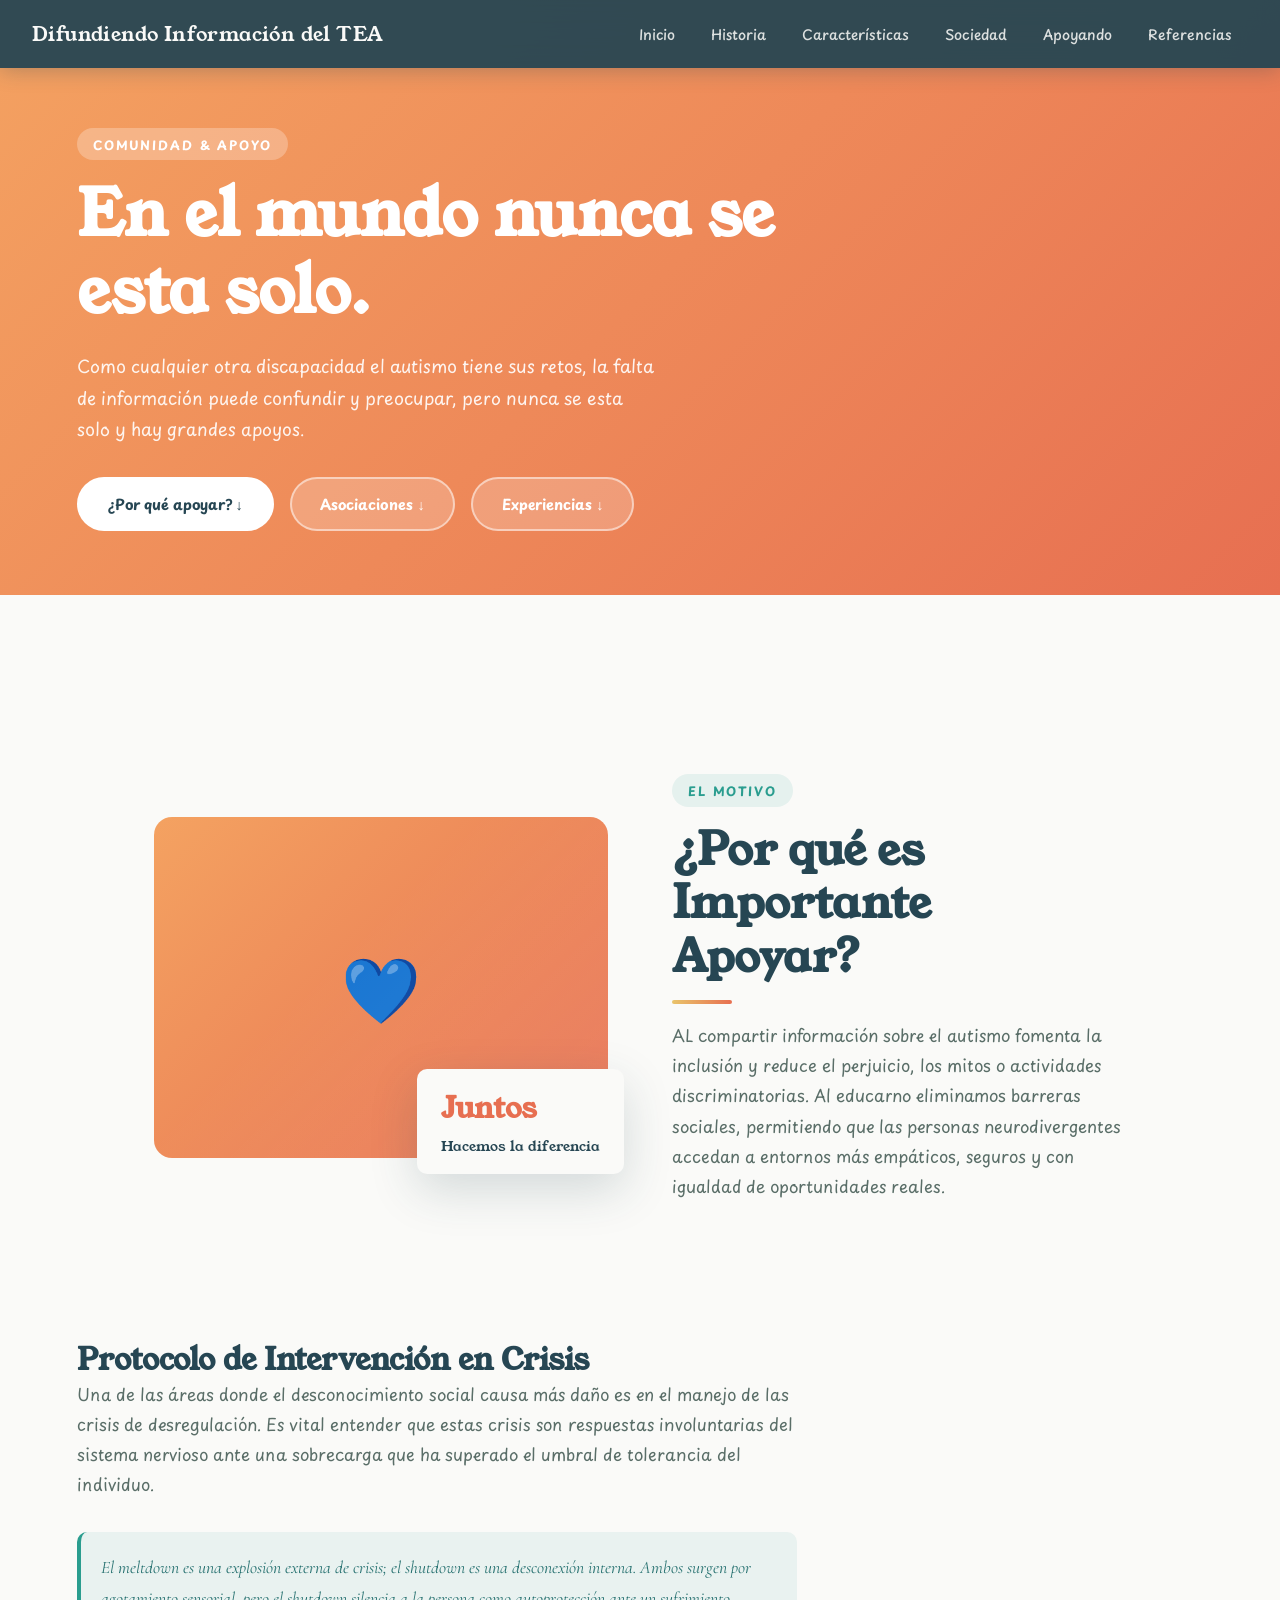
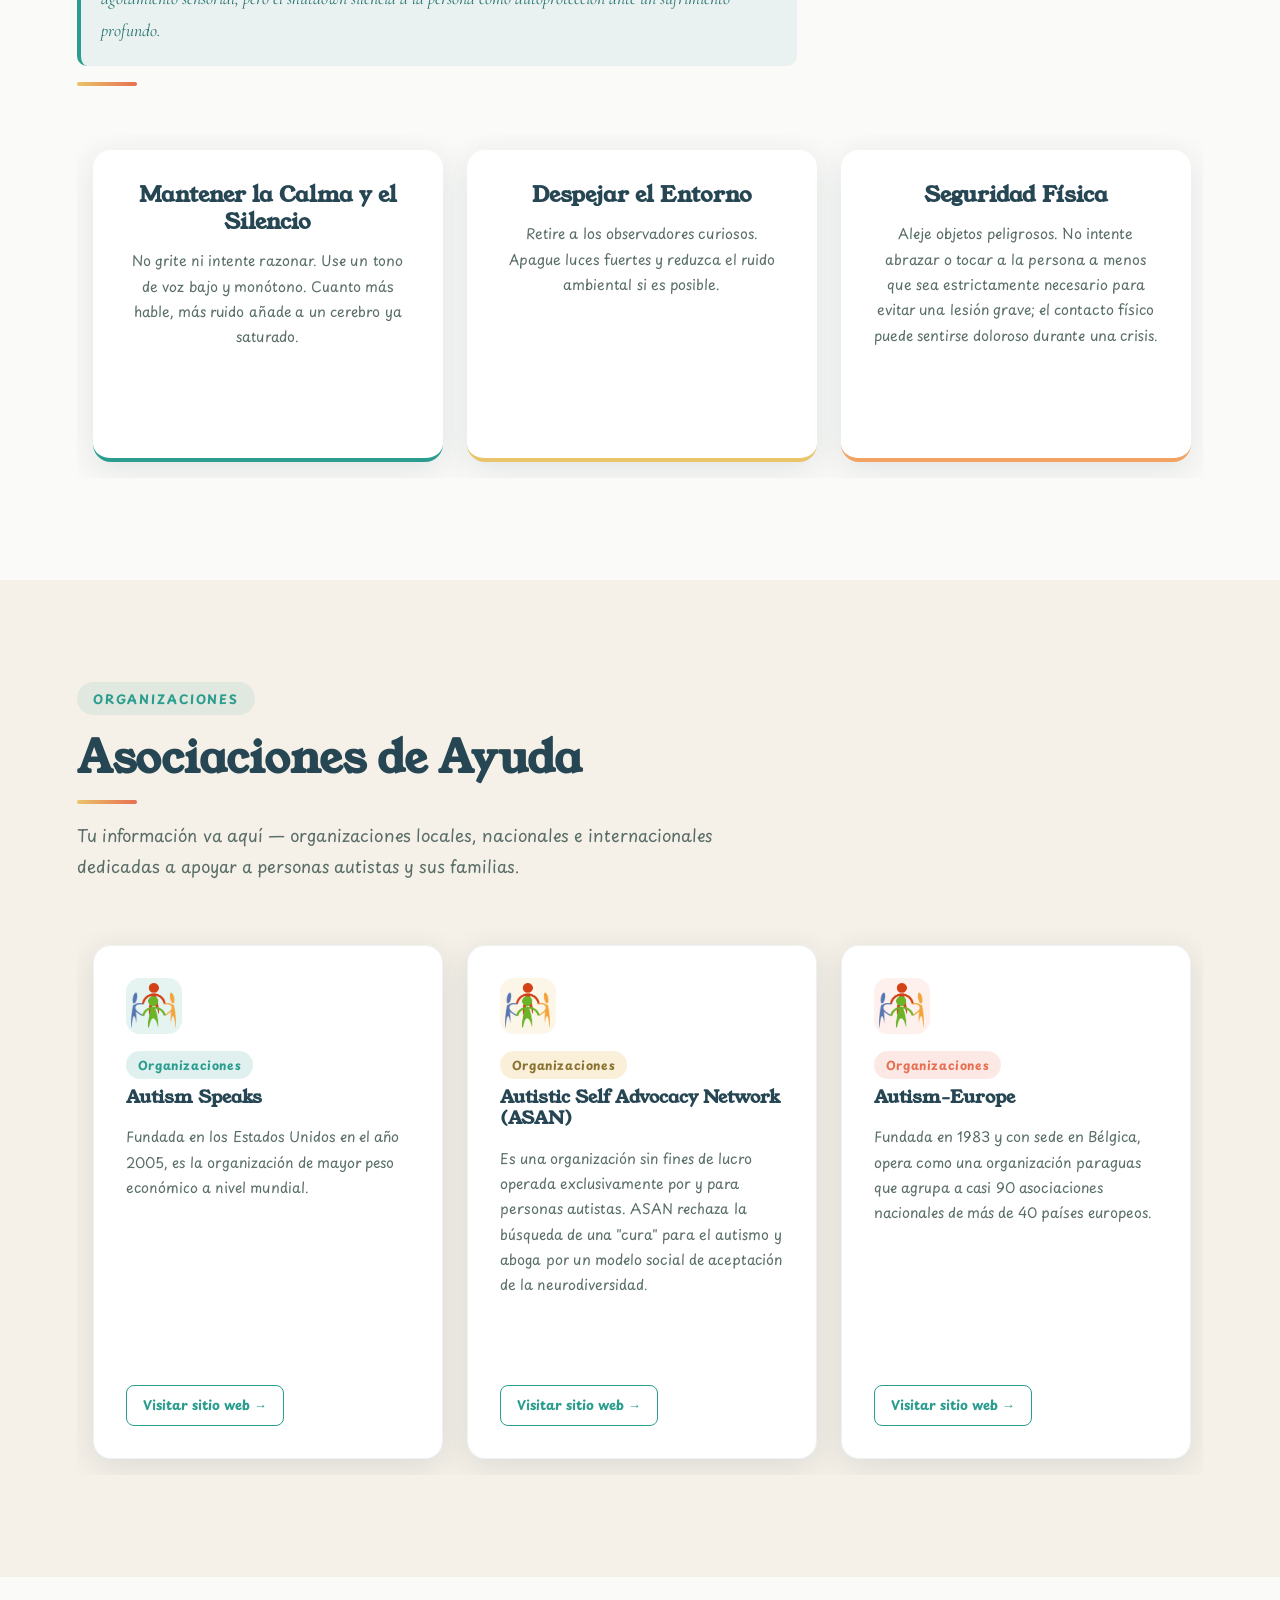
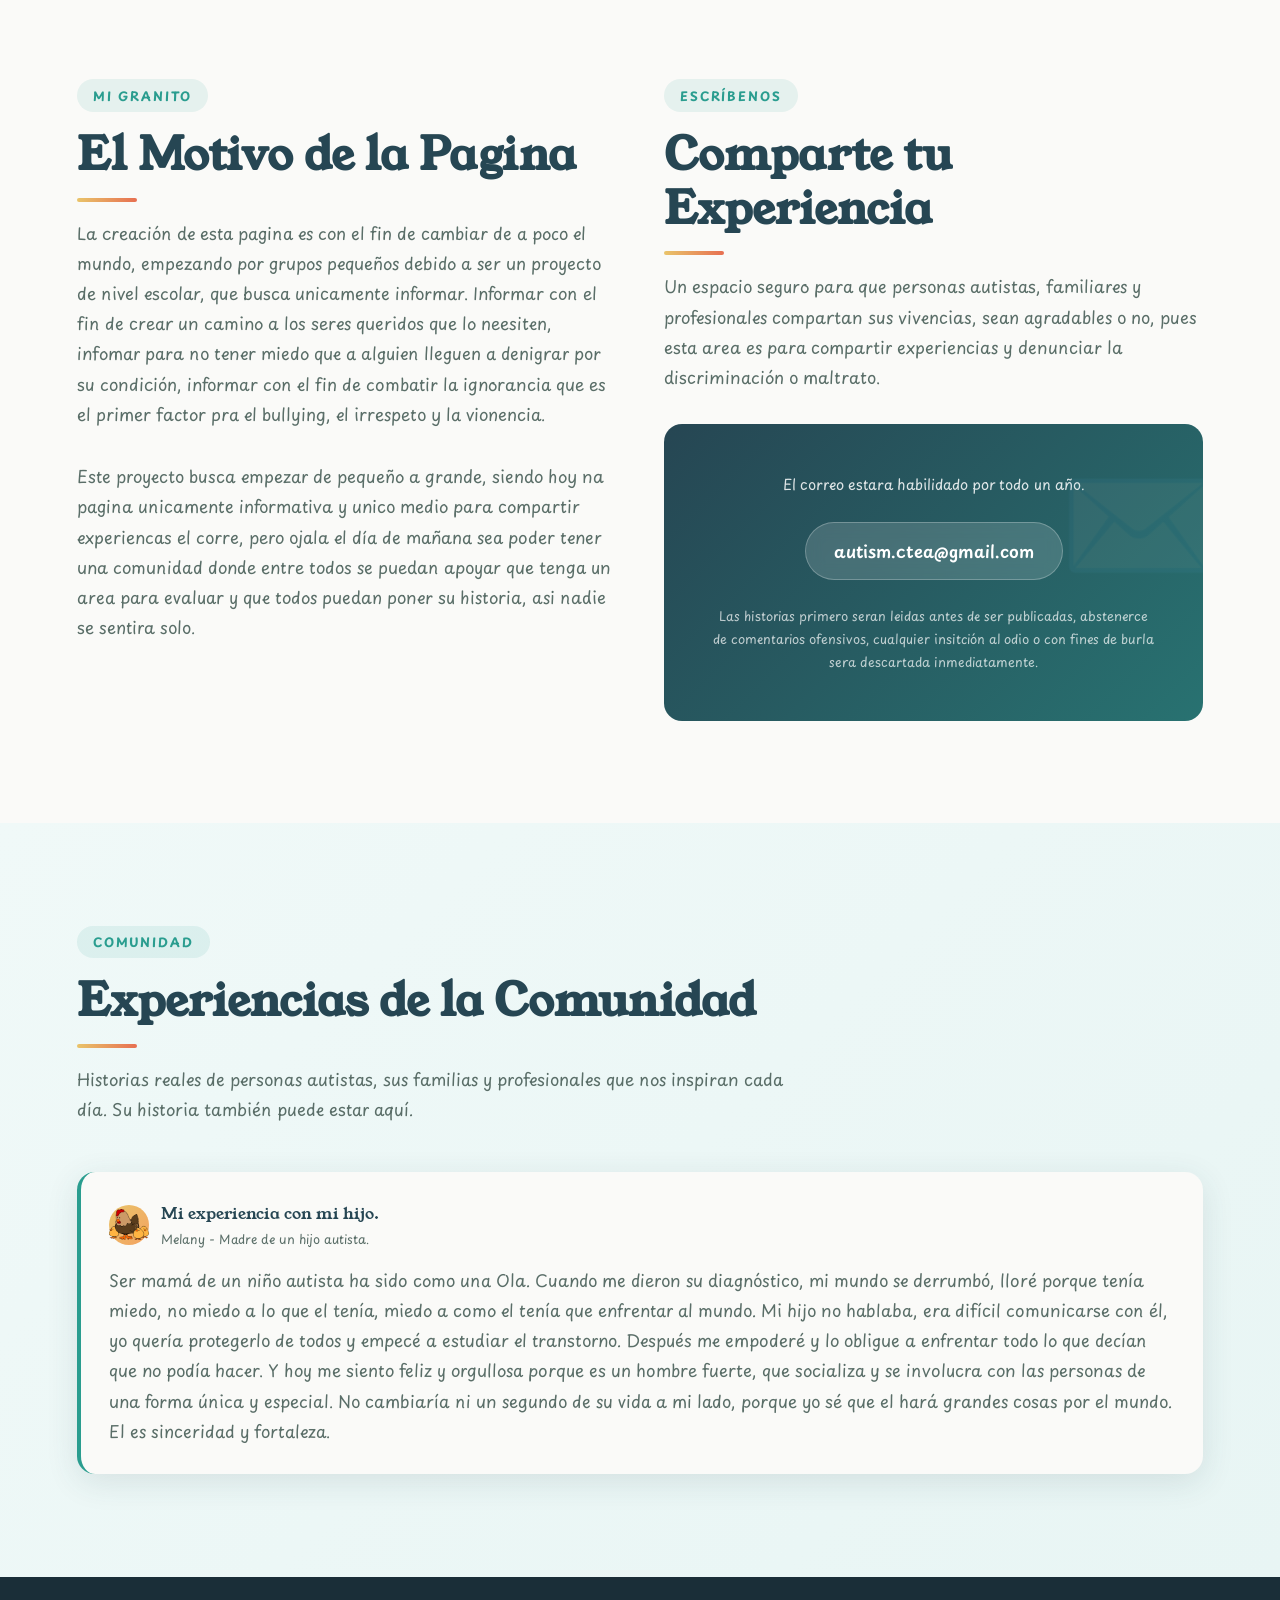
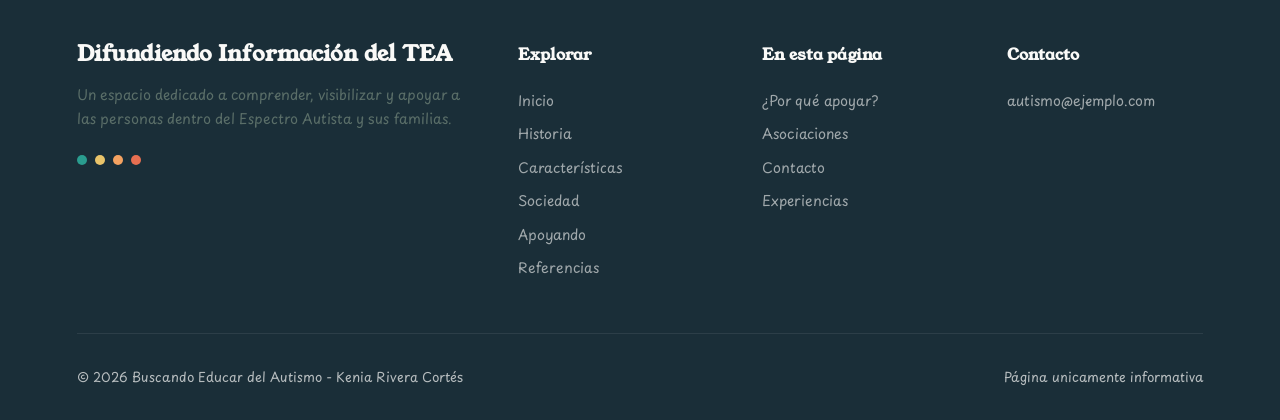
==== html/apoyando.html @ bf3ff2c5 "Add files via upload" ====
<!DOCTYPE html>
<html lang="es">
<head>
  <meta charset="UTF-8" />
  <meta name="viewport" content="width=device-width, initial-scale=1.0" />
  <title>Comunidad y Apoyo</title>
  <link rel="stylesheet" href="/css/styles.css" />
  <link rel="stylesheet" href="/css/exp.css">
  <link href="https://fonts.googleapis.com/css2?family=Young+Serif&family=Cormorant+Garamond:ital,wght@0,300..700;1,300..700&family=Playpen+Sans:wght@100..800&display=swap" rel="stylesheet" />
</head>
<body>

<!-- ============================================================
     NAVBAR
     ============================================================ -->
<nav class="navbar">
  <div class="nav-logo">
    <span class="nav-logo-text">Difundiendo Información del TEA</span>
  </div>
  <ul class="nav-links">
    <li><a href="/html/inicio.html">Inicio</a></li>
    <li><a href="/html/historia.html">Historia</a></li>
    <li><a href="/html/caracteristicasyCondiciones.html">Características</a></li>
    <li><a href="/html/sociedad.html">Sociedad</a></li>
    <li><a href="/html/apoyando.html">Apoyando</a></li>
    <li><a href="/html/referencias.html" >Referencias</a></li>
  </ul>
  <button class="nav-toggle"><span></span><span></span><span></span></button>
</nav>

<!-- Mobile menu -->
<nav class="nav-mobile-menu">
  <a href="/html/inicio.html">Inicio</a>
  <a href="/html/historia.html">Historia</a>
  <a href="/html/caracteristicasyCondiciones.html">Características</a>
  <a href="/html/sociedad.html">Sociedad</a>
  <a href="/html/apoyando.html">Apoyando</a>
  <a href="/html/referencias.html">Referencias</a>
</nav>
<!-- PAGE HERO -->
<header class="page-hero" style="background:linear-gradient(135deg,var(--c8) 0%,var(--c9) 50%,var(--c10) 100%);">
  <div class="page-hero-content reveal">
    <span class="section-tag" style="background:rgba(255,255,255,0.25);color:white;">Comunidad & Apoyo</span>
    <h1 style="color:white;">En el mundo nunca se esta solo.</h1>
    <p style="color:rgba(255,255,255,0.9);">Como cualquier otra discapacidad el autismo tiene sus retos, la falta de información puede confundir y preocupar, pero nunca se esta solo y hay grandes apoyos.</p>
    <div style="display:flex;gap:1rem;flex-wrap:wrap;">
      <a href="#motivo" class="btn btn-light">¿Por qué apoyar? ↓</a>
      <a href="#asociaciones" class="btn" style="background:rgba(255,255,255,0.2);border:2px solid rgba(255,255,255,0.5);color:white;">Asociaciones ↓</a>
      <a href="#experiencias" class="btn" style="background:rgba(255,255,255,0.2);border:2px solid rgba(255,255,255,0.5);color:white;">Experiencias ↓</a>
    </div>
  </div>
</header>

<!-- ============================================================
     MOTIVO
     ============================================================ -->
<section class="section" id="motivo">
  <div class="container">
    <div class="split-section">
      <div class="split-visual reveal">
        <div class="split-image-placeholder float" style="background:linear-gradient(135deg,var(--c8),var(--c10))">
          <span style="font-size:4rem;">💙</span>
        </div>
        <div class="split-badge">
          <strong>Juntos</strong>
          Hacemos la diferencia
        </div>
      </div>
      <div class="reveal">
        <span class="section-tag">El Motivo</span>
        <h2>¿Por qué es Importante Apoyar?</h2>
        <div class="section-divider"></div>
        <p>AL compartir información sobre el autismo fomenta la inclusión y reduce el perjuicio, los mitos o actividades discriminatorias. Al educarno eliminamos barreras sociales, permitiendo que las personas neurodivergentes accedan a entornos más empáticos, seguros y con igualdad de oportunidades reales.</p>
      </div>
    </div>

    <!-- Ways to help -->
    <div class="section-header reveal" style="margin-top:4rem;">
      <h3>Protocolo de Intervención en Crisis</h3>
      <p>Una de las áreas donde el desconocimiento social causa más daño es en el manejo de las crisis de desregulación. Es vital entender que estas crisis son respuestas involuntarias del sistema nervioso ante una sobrecarga que ha superado el umbral de tolerancia del individuo.</p>
      <div style="margin-top:2rem;padding:1.25rem;background:rgba(42,157,143,0.08);border-radius:var(--radius-sm);border-left:4px solid var(--c3);">
          <p style="font-family:var(--font-accent);font-style:italic;font-size:1.1rem;color:var(--c2);">
El meltdown es una explosión externa de crisis; el shutdown es una desconexión interna. Ambos surgen por agotamiento sensorial, pero el shutdown silencia a la persona como autoprotección ante un sufrimiento profundo.</p>
        </div>
      <div class="section-divider"></div>
    </div>
    <div class="cards-grid stagger">
      <div class="help-card reveal" style="--help-color:var(--c3);">
        
        <h4>Mantener la Calma y el Silencio</h4>
        <p> No grite ni intente razonar. Use un tono de voz bajo y monótono. Cuanto más hable, más ruido añade a un cerebro ya saturado.</p>
      </div>
      <div class="help-card reveal" style="--help-color:var(--c6);">
        
        <h4>Despejar el Entorno</h4>
        <p> Retire a los observadores curiosos. Apague luces fuertes y reduzca el ruido ambiental si es posible.</p>
      </div>
      <div class="help-card reveal" style="--help-color:var(--c8);">
        
        <h4>Seguridad Física</h4>
        <p> Aleje objetos peligrosos. No intente abrazar o tocar a la persona a menos que sea estrictamente necesario para evitar una lesión grave; el contacto físico puede sentirse doloroso durante una crisis.</p>
      </div>
      <div class="help-card reveal" style="--help-color:var(--c10);">
        
        <h4>Proporcionar Tiempo y Espacio</h4>
        <p> Una crisis puede durar 20 minutos o más. No presione a la persona para que "se porte bien". Permita que el sistema nervioso se estabilice por sí solo. Sim embargo llevar el tiempo y si llega a sobrepasar la hora lo mejor es llamar a paramedicos.</p>
      </div>
      <div class="help-card reveal" style="--help-color:var(--c10);">
        
        <h4>Validación Post-Crisis</h4>
        <p>Una vez que la persona recupere la calma, se sentirá agotada y posiblemente avergonzada. Ofrézcale agua, descanso y validación emocional.</p>
      </div>
    </div>
  </div>
</section>

<!-- ============================================================
     ASOCIACIONES
     ============================================================ -->
<section class="section bg-cream" id="asociaciones">
  <div class="container">
    <div class="section-header reveal">
      <span class="section-tag">Organizaciones</span>
      <h2>Asociaciones de Ayuda</h2>
      <div class="section-divider"></div>
      <p>Tu información va aquí — organizaciones locales, nacionales e internacionales dedicadas a apoyar a personas autistas y sus familias.</p>
    </div>

    <div class="cards-grid stagger">
      <div class="association-card reveal">
        <div class="association-logo" style="background:rgba(42,157,143,0.12);"><img src="/img/organización.png" alt=""></div>
        <div>
          <span class="badge badge-teal" style="margin-bottom:.5rem;">Organizaciones</span>
          <h4>Autism Speaks</h4>
        </div>
        <p>Fundada en los Estados Unidos en el año 2005, es la organización de mayor peso económico a nivel mundial.</p>
        <a href="https://www.autismspeaks.org/" class="association-link">Visitar sitio web →</a>
      </div>

      <div class="association-card reveal">
        <div class="association-logo" style="background:rgba(233,196,106,0.15);"><img src="/img/organización.png" alt=""></div>
        <div>
          <span class="badge badge-yellow" style="margin-bottom:.5rem;">Organizaciones</span>
          <h4>Autistic Self Advocacy Network (ASAN)</h4>
        </div>
        <p>Es una organización sin fines de lucro operada exclusivamente por y para personas autistas. ASAN rechaza la búsqueda de una "cura" para el autismo y aboga por un modelo social de aceptación de la neurodiversidad.</p>
        <a href="https://autisticadvocacy.org/" class="association-link">Visitar sitio web →</a>
      </div>

      <div class="association-card reveal">
        <div class="association-logo" style="background:rgba(231,111,81,0.1);"><img src="/img/organización.png" alt=""></div>
        <div>
          <span class="badge badge-red" style="margin-bottom:.5rem;">Organizaciones</span>
          <h4>Autism-Europe</h4>
        </div>
        <p>Fundada en 1983 y con sede en Bélgica, opera como una organización paraguas que agrupa a casi 90 asociaciones nacionales de más de 40 países europeos.</p>
        <a href="https://www.autismeurope.org/" class="association-link">Visitar sitio web →</a>
      </div>

      <div class="association-card reveal">
        <div class="association-logo" style="background:rgba(138,177,125,0.15);"><img src="/img/organización.png" alt=""></div>
        <div>
          <span class="badge badge-green" style="margin-bottom:.5rem;">Investigación</span>
          <h4>Sociedad Internacional para la Investigación del Autismo (INSAR)</h4>
        </div>
        <p>Una organización académica global dedicada a promover el avance científico sobre el autismo.</p>
        <a href="https://www.autism-insar.org/" class="association-link">Visitar sitio web →</a>
      </div>

      <div class="association-card reveal">
        <div class="association-logo" style="background:rgba(42,157,143,0.12);"><img src="/img/documento.png" alt=""></div>
        <div>
          <span class="badge badge-teal" style="margin-bottom:.5rem;">Congresos y Eventos</span>
          <h4>Medidas integrales y coordinadas para gestionar los trastornos del espectro autista.</h4>
        </div>
        <p>Este documento insta de forma contundente a los gobiernos firmantes a actualizar o redactar leyes y políticas que garanticen el acceso equitativo a servicios de salud mental y apoyo comunitario.</p>
        <a href="https://apps.who.int/gb/ebwha/pdf_files/EB133/B133_4-sp.pdf" class="association-link">Saber más →</a>
      </div>

      <div class="association-card reveal">
        <div class="association-logo" style="background:rgba(244,162,97,0.12);"><img src="/img/documento.png" alt=""></div>
        <div>
          <span class="badge badge-yellow" style="margin-bottom:.5rem;">Congresos y Eventos</span>
          <h4>Estrategia sobre los Derechos de las Personas con Discapacidad 2021-2030</h4>
        </div>
        <p>Unión Europea ha fijado como prioridades ineludibles la desinstitucionalización de las personas y la creación de la Tarjeta Europea de Discapacidad para favorecer el libre desplazamiento de ciudadanos autistas entre las naciones miembros conservando sus apoyos médicos.</p>
        <a href="https://eur-lex.europa.eu/ES/legal-content/summary/strategy-for-the-rights-of-persons-with-disabilities.html" class="association-link">Saber más →</a>
      </div>
    </div>
  </div>
</section>

<!-- ============================================================
     CONTACTO POR CORREO
     ============================================================ -->
<section class="section" id="contacto">
  <div class="container">
    <div class="contact-grid">
      <div class="reveal">
        <span class="section-tag">Mi Granito</span>
        <h2>El Motivo de la Pagina</h2>
        <div class="section-divider"></div>
        <p style="margin-bottom:2rem;">La creación de esta pagina es con el fin de cambiar de a poco el mundo, empezando por grupos pequeños debido a ser un proyecto de nivel escolar, que busca unicamente informar. Informar con el fin de crear un camino a los seres queridos que lo neesiten, infomar para no tener miedo que a alguien lleguen a denigrar por su condición, informar con el fin de combatir la ignorancia que es el primer factor pra el bullying, el irrespeto y la vionencia.</p>
        <p style="margin-bottom:2rem;">Este proyecto busca empezar de pequeño a grande, siendo hoy na pagina unicamente informativa y unico medio para compartir experiencas el corre, pero ojala el día de mañana sea poder tener una comunidad donde entre todos se puedan apoyar que tenga un area para evaluar y que todos puedan poner su historia, asi nadie se sentira solo.</p>
      </div>
      <div class="reveal">
        <span class="section-tag">Escríbenos</span>
        <h2>Comparte tu Experiencia</h2>
        <div class="section-divider"></div>
        <p>Un espacio seguro para que personas autistas, familiares y profesionales compartan sus vivencias, sean agradables o no, pues esta area es para compartir experiencias y denunciar la discriminación o maltrato.</p>

        <div class="email-box" style="margin-top:2rem;">
          <p style="color:rgba(255,255,255,0.85);font-size:0.9rem;">El correo estara habilidado por todo un año.</p>
          <div class="email-address" onclick="copyEmail()" title="Clic para copiar">
            autism.ctea@gmail.com
          </div>
          <p style="color:rgba(255,255,255,0.7);font-size:0.8rem;">Las historias primero seran leidas antes de ser publicadas, abstenerce de comentarios ofensivos, cualquier insitción al odio o con fines de burla sera descartada inmediatamente.</p>
        </div>
      </div>

      
    </div>
  </div>
</section>

<!-- ============================================================
     EXPERIENCIAS
     ============================================================ -->
<section class="section section-cool" id="experiencias">
  <div class="container">
    <div class="section-header reveal">
      <span class="section-tag">Comunidad</span>
      <h2>Experiencias de la Comunidad</h2>
      <div class="section-divider"></div>
      <p>Historias reales de personas autistas, sus familias y profesionales que nos inspiran cada día. Su historia también puede estar aquí.</p>
    </div>

    <div id="experienceWall">
      <!-- Ejemplo de tarjetas precargadas -->
      <div class="experience-card reveal visible">
        <div class="experience-meta">
          <div class="experience-avatar"><img src="/img/madre.png" alt=""></div>
          <div>
            <div class="experience-name">Mi experiencia con mi hijo.</div>
            <div class="experience-date">Melany - Madre de un hijo autista.</div>
          </div>
        </div>
        <p>Ser mamá de un niño autista ha sido como una Ola. Cuando me dieron su diagnóstico, mi mundo se derrumbó, lloré porque tenía miedo, no miedo a lo que el tenía, miedo a como el tenía que enfrentar al mundo. Mi hijo no hablaba, era difícil comunicarse con él, yo quería protegerlo de todos y empecé a estudiar el transtorno. Después me empoderé y lo obligue a enfrentar todo lo que decían que no podía hacer. Y hoy me siento feliz y orgullosa porque es un hombre fuerte, que socializa y se involucra con las personas de una forma única y especial.
No cambiaría ni un segundo de su vida a mi lado, porque yo sé que el hará grandes cosas por el mundo. El es sinceridad y fortaleza.</p>
      </div>

</section>

<!-- FOOTER -->
<footer>
  <div class="footer-grid">
    <div class="footer-brand">
      <h3>Difundiendo Información del TEA</h3>
      <p>Un espacio dedicado a comprender, visibilizar y apoyar a las personas dentro del Espectro Autista y sus familias.</p>
      <div class="footer-dots">
        <div class="footer-dot" style="background:var(--c3)"></div>
        <div class="footer-dot" style="background:var(--c6)"></div>
        <div class="footer-dot" style="background:var(--c8)"></div>
        <div class="footer-dot" style="background:var(--c10)"></div>
      </div>
    </div>
    <div class="footer-col">
      <h5>Explorar</h5>
      <a href="/html/inicio.html">Inicio</a>
      <a href="/html/historia.html">Historia</a>
      <a href="/html/caracteristicasyCondiciones.html">Características</a>
      <a href="/html/sociedad.html">Sociedad</a>
      <a href="/html/apoyando.html">Apoyando</a>
      <a href="/html/referencias.html">Referencias</a>
    </div>
    <div class="footer-col">
      <h5>En esta página</h5>
      <a href="#motivo">¿Por qué apoyar?</a>
      <a href="#asociaciones">Asociaciones</a>
      <a href="#contacto">Contacto</a>
      <a href="#experiencias">Experiencias</a>
    </div>
    <div class="footer-col">
      <h5>Contacto</h5>
      <a href="mailto:autismo.ctea@gmail.com">autismo@ejemplo.com</a>
    </div>
  </div>
  <div class="footer-bottom">
    <span>© 2026 Buscando Educar del Autismo - Kenia Rivera Cortés</span>
    <span>Página unicamente informativa</span>
  </div>
</footer>

<button class="back-to-top" aria-label="Volver arriba">↑</button>

<script src="/js/main.js"></script>
<script>
  function copyEmail() {
    const email = 'autismo.ctea@gmail.com';
    navigator.clipboard.writeText(email).then(() => {
      showToast('✉️ Correo copiado al portapapeles', 'success');
    }).catch(() => {
      showToast('autismo.ctea@gmail.com', 'success');
    });
  }
</script>
</body>
</html>
---- css/styles.css ----
@import url('https://fonts.googleapis.com/css2?family=Young+Serif&family=Cormorant+Garamond:ital,wght@0,300..700;1,300..700&family=Playpen+Sans:wght@100..800&display=swap');

/* ============================================================
   CSS VARIABLES & RESET
   ============================================================ */
:root {
  --c1: #264653;
  --c2: #287271;
  --c3: #2a9d8f;
  --c4: #8ab17d;
  --c5: #babb74;
  --c6: #e9c46a;
  --c7: #efb366;
  --c8: #f4a261;
  --c9: #ee8959;
  --c10: #e76f51;
  --white: #fafaf8;
  --cream: #f5f0e8;
  --dark: #1a2e38;
  --text: #2c3e3a;
  --text-light: #5a6e68;
  --shadow: 0 8px 32px rgba(38,70,83,0.12);
  --shadow-lg: 0 16px 48px rgba(38,70,83,0.18);
  --radius: 18px;
  --radius-sm: 10px;
  --font-title: 'Young Serif', Georgia, serif;
  --font-body: 'Playpen Sans', cursive, sans-serif;
  --font-accent: 'Cormorant Garamond', Georgia, serif;
  --transition: all 0.35s cubic-bezier(0.4,0,0.2,1);
}

*, *::before, *::after {
  box-sizing: border-box;
  margin: 0;
  padding: 0;
}

html {
  scroll-behavior: smooth;
  font-size: 16px;
}

body {
  font-family: var(--font-body);
  background: var(--white);
  color: var(--text);
  line-height: 1.7;
  overflow-x: hidden;
  
}

img { max-width: 100%; display: block; }
a { text-decoration: none; color: inherit; }
ul { list-style: none; }
button { border: none; cursor: pointer; font-family: var(--font-body); }

/* ============================================================
   TYPOGRAPHY
   ============================================================ */
h1, h2, h3, h4 {
  font-family: var(--font-title);
  line-height: 1.2;
  color: var(--c1);
}

h1 { font-size: clamp(2.2rem, 5vw, 4rem); }
h2 { font-size: clamp(1.8rem, 3.5vw, 2.8rem); }
h3 { font-size: clamp(1.3rem, 2.5vw, 1.9rem); }
h4 { font-size: clamp(1.1rem, 2vw, 1.4rem); }

p {
  font-family: var(--font-body);
  font-size: clamp(0.9rem, 1.5vw, 1.05rem);
  color: var(--text-light);
  line-height: 1.8;
}

.accent-text {
  font-family: var(--font-accent);
  font-style: italic;
  font-size: 1.2em;
}

/* ============================================================
   NAVBAR
   ============================================================ */
.navbar {
  position: fixed;
  top: 0; left: 0; right: 0;
  z-index: 1000;
  background: rgba(38,70,83,0.95);
  backdrop-filter: blur(16px);
  -webkit-backdrop-filter: blur(16px);
  padding: 0 2rem;
  height: 68px;
  display: flex;
  align-items: center;
  justify-content: space-between;
  box-shadow: 0 2px 20px rgba(38,70,83,0.3);
  transition: var(--transition);
}

.navbar.scrolled {
  height: 58px;
  background: rgba(26,46,56,0.98);
}

.nav-logo {
  display: flex;
  align-items: center;
  gap: 0.75rem;
}

.nav-logo-icon {
  width: 36px; height: 36px;
  background: linear-gradient(135deg, var(--c6), var(--c10));
  border-radius: 50%;
  display: flex; align-items: center; justify-content: center;
  font-size: 1.1rem;
}

.nav-logo-text {
  font-family: var(--font-title);
  font-size: 1.25rem;
  color: var(--white);
  letter-spacing: 0.02em;
}

.nav-links {
  display: flex;
  align-items: center;
  gap: 0.25rem;
}

.nav-links a {
  color: rgba(250,250,248,0.85);
  font-family: var(--font-body);
  font-size: 0.88rem;
  font-weight: 500;
  padding: 0.5rem 1rem;
  border-radius: 8px;
  transition: var(--transition);
  position: relative;
}

.nav-links a:hover,
.nav-links a.active {
  color: var(--c6);
  background: rgba(233,196,106,0.1);
}

.nav-links a.active::after {
  content: '';
  position: absolute;
  bottom: 2px; left: 50%;
  transform: translateX(-50%);
  width: 4px; height: 4px;
  border-radius: 50%;
  background: var(--c6);
}

.nav-cta {
  background: linear-gradient(135deg, var(--c8), var(--c10)) !important;
  color: var(--white) !important;
  padding: 0.5rem 1.25rem !important;
  border-radius: 50px !important;
  font-weight: 600 !important;
}

.nav-cta:hover {
  background: linear-gradient(135deg, var(--c7), var(--c9)) !important;
  transform: translateY(-1px);
  box-shadow: 0 4px 12px rgba(231,111,81,0.35);
}

/* Hamburger */
.nav-toggle {
  display: none;
  flex-direction: column;
  gap: 5px;
  background: none;
  padding: 8px;
  border-radius: 8px;
  transition: var(--transition);
}

.nav-toggle span {
  display: block;
  width: 24px; height: 2px;
  background: var(--white);
  border-radius: 2px;
  transition: var(--transition);
}

.nav-toggle.open span:nth-child(1) { transform: translateY(7px) rotate(45deg); }
.nav-toggle.open span:nth-child(2) { opacity: 0; transform: scaleX(0); }
.nav-toggle.open span:nth-child(3) { transform: translateY(-7px) rotate(-45deg); }

.nav-mobile-menu {
  display: none;
  position: fixed;
  top: 68px; left: 0; right: 0; bottom: 0;
  background: rgba(26,46,56,0.98);
  backdrop-filter: blur(20px);
  z-index: 999;
  flex-direction: column;
  align-items: center;
  justify-content: center;
  gap: 1.5rem;
  opacity: 0;
  transform: translateY(-10px);
  transition: var(--transition);
  pointer-events: none;
}

.nav-mobile-menu.open {
  display: flex;
  opacity: 1;
  transform: translateY(0);
  pointer-events: all;
}

.nav-mobile-menu a {
  color: var(--white);
  font-family: var(--font-title);
  font-size: clamp(1.5rem, 4vw, 2rem);
  transition: var(--transition);
  position: relative;
}

.nav-mobile-menu a::after {
  content: '';
  position: absolute;
  bottom: -4px; left: 0;
  width: 0; height: 2px;
  background: var(--c6);
  transition: width 0.3s ease;
}

.nav-mobile-menu a:hover { color: var(--c6); }
.nav-mobile-menu a:hover::after { width: 100%; }

/* ============================================================
   CAROUSEL
   ============================================================ */
.carousel {
  position: relative;
  width: 100%;
  height: 100vh;
  min-height: 600px;
  overflow: hidden;
  margin-top: 0;
}

.carousel-track {
  display: flex;
  height: 100%;
  transition: transform 0.8s cubic-bezier(0.77,0,0.18,1);
  will-change: transform;
}

.carousel-slide {
  min-width: 100%;
  height: 100%;
  position: relative;
  display: flex;
  align-items: center;
  justify-content: center;
  overflow: hidden;
}

.slide-bg {
  position: absolute;
  inset: 0;
  z-index: 0;
  background-size: cover;
  background-position: center;
  background-repeat: no-repeat;
}

/* IMÁGENES DE FONDO - Reemplaza las URLs con tus imágenes */
.slide-1 .slide-bg { 
  background-image: linear-gradient(rgba(0,0,0,0.4), rgba(0,0,0,0.6)), 
                    url('/img/pared-cuadros-de-color.jpg');
}
.slide-2 .slide-bg { 
  background-image: linear-gradient(rgba(0,0,0,0.4), rgba(0,0,0,0.6)), 
                    url('/img/tunel-color-neon.jpg');
}
.slide-3 .slide-bg { 
  background-image: linear-gradient(rgba(0,0,0,0.4), rgba(0,0,0,0.6)), 
                    url('/img/multitud-celerando.jpg');
}
.slide-4 .slide-bg { 
  background-image: linear-gradient(rgba(0,0,0,0.4), rgba(0,0,0,0.6)), 
                    url('/img/todos-unidos.jpg');
}
.slide-5 .slide-bg { 
  background-image: linear-gradient(rgba(0,0,0,0.4), rgba(0,0,0,0.6)), 
                    url('/img/noñi-manos-feliz.jpg');
}

.slide-overlay {
  position: absolute;
  inset: 0;
  background: rgba(0,0,0,0.35); /* Oscurece más para mejor legibilidad */
  z-index: 1;
}

/* Elimina los shapes decorativos */
.slide-shape {
  display: none;
}

/* Resto del CSS permanece igual */
.slide-content {
  position: relative;
  z-index: 2;
  text-align: center;
  padding: 2rem;
  max-width: 860px;
  color: var(--white);
}

.slide-tag {
  display: inline-block;
  background: rgba(255,255,255,0.2);
  backdrop-filter: blur(8px);
  border: 1px solid rgba(255,255,255,0.3);
  color: var(--white);
  font-family: var(--font-body);
  font-size: 0.8rem;
  font-weight: 600;
  letter-spacing: 0.12em;
  text-transform: uppercase;
  padding: 0.4rem 1.2rem;
  border-radius: 50px;
  margin-bottom: 1.5rem;
}

.slide-content h1, .slide-content h2 {
  color: var(--white);
  margin-bottom: 1rem;
  text-shadow: 0 4px 30px rgba(0,0,0,0.6); /* Sombra más fuerte */
}

.slide-content p {
  color: rgba(255,255,255,0.95);
  font-size: clamp(1rem, 2vw, 1.2rem);
  max-width: 600px;
  margin: 0 auto 2rem;
  text-shadow: 0 2px 10px rgba(0,0,0,0.5);
}

.slide-btn {
  display: inline-block;
  background: rgba(255,255,255,0.2);
  backdrop-filter: blur(8px);
  border: 2px solid rgba(255,255,255,0.5);
  color: var(--white);
  font-family: var(--font-body);
  font-weight: 600;
  font-size: 0.95rem;
  padding: 0.8rem 2rem;
  border-radius: 50px;
  transition: var(--transition);
  cursor: pointer;
  text-decoration: none;
}

.slide-btn:hover {
  background: rgba(255,255,255,0.35);
  border-color: rgba(255,255,255,0.8);
  transform: translateY(-2px);
}

/* Carousel Controls */
.carousel-prev, .carousel-next {
  position: absolute;
  top: 50%; transform: translateY(-50%);
  z-index: 10;
  background: rgba(255,255,255,0.25);
  backdrop-filter: blur(12px);
  border: 2px solid rgba(255,255,255,0.5);
  color: white;
  width: 56px; height: 56px;
  border-radius: 50%;
  font-size: 1.4rem;
  display: flex; align-items: center; justify-content: center;
  transition: var(--transition);
}

.carousel-prev { left: 2rem; }
.carousel-next { right: 2rem; }

.carousel-prev:hover, .carousel-next:hover {
  background: rgba(255,255,255,0.4);
  border-color: rgba(255,255,255,0.8);
  transform: translateY(-50%) scale(1.1);
}

.carousel-dots {
  position: absolute;
  bottom: 2.5rem; left: 50%;
  transform: translateX(-50%);
  z-index: 10;
  display: flex;
  gap: 0.8rem;
}

.carousel-dot {
  width: 12px; height: 12px;
  border-radius: 50%;
  background: rgba(255,255,255,0.5);
  border: 2px solid rgba(255,255,255,0.7);
  cursor: pointer;
  transition: var(--transition);
}

.carousel-dot.active {
  background: var(--white);
  transform: scale(1.4);
  box-shadow: 0 0 10px rgba(255,255,255,0.8);
}

.carousel-progress {
  position: absolute;
  bottom: 0; left: 0;
  height: 5px;
  background: rgba(255,255,255,0.25);
  z-index: 10;
  width: 100%;
}

.carousel-progress-bar {
  height: 100%;
  background: linear-gradient(90deg, var(--c6), var(--c8));
  width: 0%;
  transition: width 0.1s linear;
  box-shadow: 0 0 10px rgba(233, 196, 106, 0.6);
}
/* ============================================================
   SECTIONS GENERAL
   ============================================================ */
.section {
  padding: clamp(4rem, 8vw, 8rem) clamp(1.5rem, 6vw, 6rem);
}

.section-tag {
  display: inline-block;
  font-family: var(--font-body);
  font-size: 0.78rem;
  font-weight: 700;
  letter-spacing: 0.15em;
  text-transform: uppercase;
  color: var(--c3);
  background: rgba(42,157,143,0.1);
  padding: 0.35rem 1rem;
  border-radius: 50px;
  margin-bottom: 1rem;
}

.section-header {
  max-width: 720px;
  margin-bottom: 3rem;
}

.section-header h2 { margin-bottom: 1rem; }

.section-divider {
  width: 60px; height: 4px;
  background: linear-gradient(90deg, var(--c6), var(--c10));
  border-radius: 2px;
  margin: 1rem 0;
}

.container {
  max-width: 1280px;
  margin: 0 auto;
}

/* ============================================================
   INFO CARDS
   ============================================================ */
.cards-grid {
  display: grid;
  grid-template-columns: repeat(auto-fit, minmax(280px, 1fr));
  gap: 1.5rem;
  
}

.card {
  background: var(--white);
  border-radius: var(--radius);
  padding: 2rem;
  box-shadow: var(--shadow);
  border: 1px solid rgba(38,70,83,0.08);
  transition: var(--transition);
  position: relative;
  overflow: hidden;
}

.card::before {
  content: '';
  position: absolute;
  top: 0; left: 0; right: 0;
  height: 4px;
  background: linear-gradient(90deg, var(--card-color, var(--c3)), var(--card-color2, var(--c5)));
}

.card:hover {
  transform: translateY(-6px);
  box-shadow: var(--shadow-lg);
}

.card-icon {
  width: 60px; height: 60px;
  border-radius: 14px;
  display: flex; align-items: center; justify-content: center;
  font-size: 1.4rem;
  margin-bottom: 1.25rem;
  background: var(--card-icon-bg, rgba(42,157,143,0.12));
}
.card-icon img{
    width: 52px; 
    border-radius: 30%;
}

.card h4 { margin-bottom: 0.75rem; color: var(--c1); }
.card p { font-size: 0.9rem; }

.card-link {
  display: inline-flex;
  align-items: center;
  gap: 0.5rem;
  margin-top: 1.25rem;
  font-family: var(--font-body);
  font-size: 0.85rem;
  font-weight: 700;
  color: var(--c3);
  transition: var(--transition);
}

.card-link:hover { gap: 0.75rem; color: var(--c2); }

/* ============================================================
   SPLIT SECTION (imagen + texto)
   ============================================================ */
.split-section {
  display: grid;
  grid-template-columns: 1fr 1fr;
  gap: 4rem;
  align-items: center;
  padding: clamp(3rem, 6vw, 6rem) clamp(1.5rem, 6vw, 6rem);
}

.split-section.reverse { direction: rtl; }
.split-section.reverse > * { direction: ltr; }

.split-visual {
  position: relative;
}

.split-image-placeholder {
  width: 100%;
  aspect-ratio: 4/3;
  border-radius: var(--radius);
  background: linear-gradient(135deg, var(--c2), var(--c4));
  display: flex;
  flex-direction: column;
  align-items: center;
  justify-content: center;
  color: white;
  font-size: 3rem;
  position: relative;
  overflow: hidden;
}

.split-image-placeholder::after {
  content: '';
  position: absolute;
  inset: 0;
  background: linear-gradient(135deg, transparent 40%, rgba(255,255,255,0.1));
}

.split-badge {
  position: absolute;
  bottom: -1rem; right: -1rem;
  background: var(--white);
  border-radius: var(--radius-sm);
  padding: 1rem 1.5rem;
  box-shadow: var(--shadow-lg);
  font-family: var(--font-title);
  font-size: 0.9rem;
  color: var(--c1);
}

.split-badge strong {
  display: block;
  font-size: 1.8rem;
  color: var(--c10);
}

/* ============================================================
   HIGHLIGHT BAND
   ============================================================ */
.highlight-band {
  background: linear-gradient(135deg, var(--c1), var(--c2));
  padding: 5rem clamp(1.5rem, 6vw, 6rem);
  text-align: center;
  color: white;
  position: relative;
  overflow: hidden;
}

.highlight-band::before {
  content: '';
  position: absolute;
  width: 600px; height: 600px;
  border-radius: 50%;
  background: rgba(255,255,255,0.04);
  top: -200px; right: -100px;
}

.highlight-band h2 { color: white; margin-bottom: 1rem; }
.highlight-band p { color: rgba(255,255,255,0.8); max-width: 650px; margin: 0 auto 2rem; }

/* ============================================================
   BUTTONS
   ============================================================ */
.btn {
  display: inline-flex;
  align-items: center;
  gap: 0.5rem;
  font-family: var(--font-body);
  font-weight: 700;
  font-size: 0.9rem;
  padding: 0.8rem 1.8rem;
  border-radius: 50px;
  transition: var(--transition);
  cursor: pointer;
  border: 2px solid transparent;
}

.btn-primary {
  background: linear-gradient(135deg, var(--c3), var(--c2));
  color: white;
}
.btn-primary:hover {
  background: linear-gradient(135deg, var(--c2), var(--c1));
  transform: translateY(-2px);
  box-shadow: 0 8px 20px rgba(42,157,143,0.3);
}

.btn-secondary {
  background: transparent;
  border-color: var(--c3);
  color: var(--c3);
}
.btn-secondary:hover {
  background: var(--c3);
  color: white;
  transform: translateY(-2px);
}

.btn-light {
  background: white;
  color: var(--c1);
}
.btn-light:hover {
  background: var(--cream);
  transform: translateY(-2px);
}

.btn-warm {
  background: linear-gradient(135deg, var(--c8), var(--c10));
  color: white;
}
.btn-warm:hover {
  background: linear-gradient(135deg, var(--c7), var(--c9));
  transform: translateY(-2px);
  box-shadow: 0 8px 20px rgba(231,111,81,0.3);
}

/* ============================================================
   FOOTER
   ============================================================ */
footer {
  background: var(--dark);
  color: rgba(250,250,248,0.7);
  padding: 4rem clamp(1.5rem, 6vw, 6rem) 2rem;
}

.footer-grid {
  display: grid;
  grid-template-columns: 2fr 1fr 1fr 1fr;
  gap: 3rem;
  margin-bottom: 3rem;
}

.footer-brand h3 { color: var(--white); margin-bottom: 1rem; font-size: 1.4rem; }
.footer-brand p { font-size: 0.88rem; line-height: 1.7; margin-bottom: 1.5rem; }

.footer-col h5 {
  font-family: var(--font-title);
  color: var(--white);
  font-size: 1rem;
  margin-bottom: 1rem;
}

.footer-col a {
  display: block;
  color: rgba(250,250,248,0.6);
  font-size: 0.88rem;
  padding: 0.3rem 0;
  transition: var(--transition);
}
.footer-col a:hover { color: var(--c6); padding-left: 4px; }

.footer-bottom {
  border-top: 1px solid rgba(255,255,255,0.08);
  padding-top: 2rem;
  display: flex;
  justify-content: space-between;
  align-items: center;
  flex-wrap: wrap;
  gap: 1rem;
  font-size: 0.82rem;
}

.footer-dots {
  display: flex; gap: 0.5rem;
}

.footer-dot {
  width: 10px; height: 10px;
  border-radius: 50%;
}

/* ============================================================
   TIMELINE (Historia.html)
   ============================================================ */
.timeline-container {
  position: relative;
  max-width: 1000px;
  margin: 0 auto;
  padding: 2rem 0;
}

.timeline-line {
  position: absolute;
  left: 50%; top: 0; bottom: 0;
  width: 2px;
  background: linear-gradient(180deg, var(--c3), var(--c6), var(--c10));
  transform: translateX(-50%);
}

.timeline-item {
  display: grid;
  grid-template-columns: 1fr 60px 1fr;
  align-items: start;
  margin-bottom: 3rem;
  position: relative;
}

.timeline-item:nth-child(even) .timeline-content-left { order: 3; }
.timeline-item:nth-child(even) .timeline-center { order: 2; }
.timeline-item:nth-child(even) .timeline-content-right { order: 1; }

.timeline-center {
  display: flex;
  align-items: center;
  justify-content: center;
  position: relative;
  z-index: 2;
}

.timeline-btn {
  width: 48px; height: 48px;
  border-radius: 50%;
  border: 3px solid var(--c3);
  background: var(--white);
  color: var(--c1);
  font-family: var(--font-title);
  font-size: 0.75rem;
  font-weight: 700;
  cursor: pointer;
  transition: var(--transition);
  display: flex; align-items: center; justify-content: center;
  box-shadow: 0 4px 12px rgba(42,157,143,0.25);
}

.timeline-btn:hover, .timeline-btn.active {
  background: var(--c3);
  color: white;
  transform: scale(1.15);
  box-shadow: 0 6px 20px rgba(42,157,143,0.4);
}

.timeline-content-left, .timeline-content-right {
  padding: 0 1.5rem;
}

.timeline-card {
  background: var(--white);
  border-radius: var(--radius);
  padding: 1.5rem;
  box-shadow: var(--shadow);
  border: 1px solid rgba(38,70,83,0.08);
  display: none;
  animation: fadeIn 0.3s ease;
}

.timeline-card.open { display: block; }

@keyframes fadeIn {
  from { opacity: 0; transform: translateY(-8px); }
  to { opacity: 1; transform: translateY(0); }
}

.timeline-year {
  font-family: var(--font-accent);
  font-size: 2rem;
  font-style: italic;
  color: var(--c3);
  font-weight: 600;
  margin-bottom: 0.5rem;
}

.timeline-card h4 { margin-bottom: 0.5rem; font-size: 1.1rem; }
.timeline-card p { font-size: 0.88rem; }

/* ============================================================
   MITOS Y PREJUICIOS
   ============================================================ */
.mitos-grid {
  display: grid;
  grid-template-columns: 1fr 1fr;
  gap: 2.5rem;
  align-items: start;
}

.mitos-col-header {
  display: flex;
  align-items: center;
  gap: 0.75rem;
  margin-bottom: 1.5rem;
  padding-bottom: 1rem;
  border-bottom: 3px solid var(--col-color, var(--c3));
}

.mitos-col-icon { font-size: 1.5rem; }

.mitos-col-header h3 {
  font-family: var(--font-title);
  font-size: 1.4rem;
  color: var(--c1);
  margin: 0;
}

.mitos-list {
  display: flex;
  flex-direction: column;
  gap: 1rem;
  list-style: none;
  padding: 0;
}

.mito-item {
  display: flex;
  gap: 1rem;
  align-items: flex-start;
  background: white;
  border-radius: var(--radius-sm);
  padding: 1.25rem;
  box-shadow: 0 2px 10px rgba(38,70,83,0.07);
  border-left: 3px solid var(--c3);
  transition: var(--transition);
}

.mito-item:hover { transform: translateX(4px); }

.mito-item--prejuicio { border-left-color: var(--c8); }

.mito-icon {
  flex-shrink: 0;
  width: 28px; height: 28px;
  border-radius: 50%;
  display: flex; align-items: center; justify-content: center;
  font-size: 0.8rem;
  font-weight: 900;
  margin-top: 0.1rem;
}

.mito-icon--false {
  background: rgba(231,111,81,0.12);
  color: var(--c10);
}

.mito-icon--warn {
  background: rgba(239,179,102,0.2);
  color: #a06a10;
}

.mito-item h5 {
  font-family: var(--font-title);
  font-size: 0.95rem;
  color: var(--c1);
  margin-bottom: 0.4rem;
}

.mito-item p { font-size: 0.85rem; margin: 0; }

@media (max-width: 768px) {
  .mitos-grid { grid-template-columns: 1fr; }
}
/* ============================================================
   ACCORDION
   ============================================================ */
.accordion {
  border-radius: var(--radius);
  overflow: hidden;
  border: 1px solid rgba(38,70,83,0.1);
  margin-bottom: 1rem;
}

.accordion-header {
  display: flex;
  justify-content: space-between;
  align-items: center;
  padding: 1.25rem 1.5rem;
  background: var(--white);
  cursor: pointer;
  transition: var(--transition);
  border-bottom: 1px solid rgba(38,70,83,0.08);
}

.accordion-header:hover { background: rgba(42,157,143,0.04); }

.accordion-header h4 { margin: 0; font-size: 1.1rem; }

.accordion-icon {
  width: 28px; height: 28px;
  border-radius: 50%;
  background: rgba(42,157,143,0.1);
  color: var(--c3);
  display: flex; align-items: center; justify-content: center;
  font-size: 1rem;
  transition: var(--transition);
  flex-shrink: 0;
}

.accordion.open .accordion-icon { transform: rotate(45deg); background: var(--c3); color: white; }

.accordion-body {
  max-height: 0;
  overflow: hidden;
  transition: max-height 0.4s cubic-bezier(0.4,0,0.2,1);
  background: rgba(42,157,143,0.03);
}

.accordion.open .accordion-body { max-height: 600px; }

.accordion-body-inner {
  padding: 1.5rem;
}

/* ============================================================
   MODAL
   ============================================================ */
.modal-overlay {
  position: fixed;
  inset: 0;
  background: rgba(26,46,56,0.7);
  backdrop-filter: blur(8px);
  z-index: 2000;
  display: none;
  align-items: center;
  justify-content: center;
  padding: 2rem;
}

.modal-overlay.open { display: flex; }

.modal {
  background: var(--white);
  border-radius: var(--radius);
  padding: 2.5rem;
  max-width: 560px;
  width: 100%;
  position: relative;
  animation: modalIn 0.35s cubic-bezier(0.34,1.56,0.64,1);
  box-shadow: 0 24px 60px rgba(38,70,83,0.25);
}

@keyframes modalIn {
  from { opacity: 0; transform: scale(0.85) translateY(20px); }
  to { opacity: 1; transform: scale(1) translateY(0); }
}

.modal-close {
  position: absolute;
  top: 1rem; right: 1rem;
  width: 36px; height: 36px;
  border-radius: 50%;
  background: rgba(38,70,83,0.08);
  color: var(--c1);
  font-size: 1.1rem;
  display: flex; align-items: center; justify-content: center;
  transition: var(--transition);
}

.modal-close:hover { background: var(--c10); color: white; }

/* ============================================================
   TAG BADGES
   ============================================================ */
.badge {
  display: inline-block;
  font-family: var(--font-body);
  font-size: 0.75rem;
  font-weight: 700;
  padding: 0.25rem 0.75rem;
  border-radius: 50px;
  letter-spacing: 0.05em;
}

.badge-teal { background: rgba(42,157,143,0.15); color: var(--c3); }
.badge-yellow { background: rgba(233,196,106,0.25); color: #8a7230; }
.badge-red { background: rgba(231,111,81,0.15); color: var(--c10); }
.badge-green { background: rgba(138,177,125,0.2); color: #4a7a3d; }

/* ============================================================
   PAGE HERO
   ============================================================ */
.page-hero {
  min-height: 50vh;
  display: flex;
  align-items: center;
  padding: 8rem clamp(1.5rem, 6vw, 6rem) 4rem;
  position: relative;
  overflow: hidden;
}

.page-hero-content {
  position: relative;
  z-index: 2;
  max-width: 780px;
}

.page-hero-content h1 { margin-bottom: 1.25rem; }
.page-hero-content p { font-size: 1.1rem; max-width: 580px; margin-bottom: 2rem; }

/* ============================================================
   COLOR CHIP & SYMBOL CARDS
   ============================================================ */
.symbol-card {
  background: var(--white);
  border-radius: var(--radius);
  overflow: hidden;
  box-shadow: var(--shadow);
  transition: var(--transition);
}

.symbol-card:hover { transform: translateY(-4px); box-shadow: var(--shadow-lg); }

.symbol-card-top {
  height: 100px;
  display: flex; align-items: center; justify-content: center;
  font-size: 3rem;
}

.symbol-card-body { padding: 1.5rem; }
.symbol-card-body h4 { margin-bottom: 0.5rem; }
.symbol-card-body p { font-size: 0.88rem; }

/* ============================================================
   PERSON CARD (Personajes)
   ============================================================ */
.person-card {
  background: var(--white);
  border-radius: var(--radius);
  padding: 2rem;
  box-shadow: var(--shadow);
  text-align: center;
  transition: var(--transition);
  border: 1px solid rgba(38,70,83,0.06);
}

.person-card:hover { transform: translateY(-4px); box-shadow: var(--shadow-lg); }

.person-avatar {
  width: 100px; height: 100px;
  border-radius: 50%;
  margin: 0 auto 1rem;
  display: flex; align-items: center; justify-content: center;
  font-size: 2.2rem;
  background: linear-gradient(135deg, var(--c3), var(--c2));
  color: white;
}
.person-avatar img {
    width: 90px; height: 90px;
    border-radius: 50%;
}

.person-card h4 { margin-bottom: 0.5rem; }
.person-card .badge { margin-bottom: 0.75rem; }
.person-card p { font-size: 0.88rem; }

.cards-grid {
  display: flex;
  gap: 1.5rem;
  overflow-x: auto;
  padding: 1rem;
  scroll-snap-type: x mandatory;
}

.person-card {
  flex: 0 0 400px; /* Ancho fijo */
  scroll-snap-align: center;
}
/* ============================================================
   EXPERIENCE WALL
   ============================================================ */
.experience-card {
  background: var(--white);
  border-radius: var(--radius);
  padding: 1.75rem;
  box-shadow: var(--shadow);
  border-left: 4px solid var(--c3);
  transition: var(--transition);
}

.experience-card:hover { transform: translateX(4px); }

.experience-meta {
  display: flex;
  gap: 0.75rem;
  align-items: center;
  margin-bottom: 1rem;
}

.experience-avatar {
  width: 40px; height: 40px;
  border-radius: 50%;
  background: linear-gradient(135deg, var(--c6), var(--c8));
  display: flex; align-items: center; justify-content: center;
  font-size: 1.2rem;
  flex-shrink: 0;
}

.experience-name { font-family: var(--font-title); font-size: 1rem; color: var(--c1); }
.experience-date { font-size: 0.78rem; color: var(--text-light); }

/* ============================================================
   FORM
   ============================================================ */
.form-group {
  margin-bottom: 1.25rem;
}

.form-group label {
  display: block;
  font-family: var(--font-body);
  font-size: 0.85rem;
  font-weight: 700;
  color: var(--c1);
  margin-bottom: 0.5rem;
}

/* ============================================================
   RESPONSIVE
   ============================================================ */
@media (max-width: 1024px) {
  .footer-grid { grid-template-columns: 1fr 1fr; }
  .split-section { gap: 2.5rem; }
}

@media (max-width: 768px) {
  .nav-links { display: none; }
  .nav-toggle { display: flex; }

  .split-section {
    grid-template-columns: 1fr;
    gap: 2rem;
  }
  .split-section.reverse { direction: ltr; }

  .timeline-line { left: 24px; }
  .timeline-item {
    grid-template-columns: 48px 1fr;
    grid-template-rows: auto auto;
  }
  .timeline-center { order: 1 !important; }
  .timeline-content-left, .timeline-content-right {
    order: 2 !important;
    grid-column: 2;
    padding: 0 0 0 1rem;
  }
  .timeline-item:nth-child(even) .timeline-content-left { order: 2 !important; }
  .timeline-item:nth-child(even) .timeline-content-right { order: 2 !important; }

  .footer-grid { grid-template-columns: 1fr; gap: 2rem; }
  .footer-bottom { flex-direction: column; text-align: center; }
  .carousel-prev, .carousel-next { width: 40px; height: 40px; font-size: 1rem; }
}

@media (max-width: 768px) {
  .cards-grid {
    display: flex;
    flex-direction: column;
    overflow-x: visible;
  }

  .person-card {
    flex: 1 1 auto;
  }
}

/* ============================================================
   UTILITY
   ============================================================ */
.text-center { text-align: center; }
.text-white { color: white; }
.mb-1 { margin-bottom: 1rem; }
.mb-2 { margin-bottom: 2rem; }
.mb-3 { margin-bottom: 3rem; }
.mt-2 { margin-top: 2rem; }

.gradient-text {
  background: linear-gradient(135deg, var(--c3), var(--c6));
  -webkit-background-clip: text;
  -webkit-text-fill-color: transparent;
  background-clip: text;
}

.bg-cream { background: var(--cream); }
.bg-teal-soft { background: rgba(42,157,143,0.06); }
.bg-dark { background: var(--dark); }

/* Scroll reveal */
.reveal {
  opacity: 0;
  transform: translateY(30px);
  transition: opacity 0.7s ease, transform 0.7s ease;
}

.reveal.visible {
  opacity: 1;
  transform: translateY(0);
}

/* Stagger children */
.stagger > *:nth-child(1) { transition-delay: 0.1s; }
.stagger > *:nth-child(2) { transition-delay: 0.2s; }
.stagger > *:nth-child(3) { transition-delay: 0.3s; }
.stagger > *:nth-child(4) { transition-delay: 0.4s; }
.stagger > *:nth-child(5) { transition-delay: 0.5s; }
.stagger > *:nth-child(6) { transition-delay: 0.6s; }

/* Colored sections for variety */
.section-warm {
  background: linear-gradient(135deg, #fffbf0 0%, #fff5e0 100%);
}

.section-cool {
  background: linear-gradient(135deg, #f0f9f8 0%, #e8f5f4 100%);
}

/* Floating animation for decorative elements */
@keyframes float {
  0%, 100% { transform: translateY(0px); }
  50% { transform: translateY(-12px); }
}

.float { animation: float 4s ease-in-out infinite; }
.float-delay { animation: float 4s ease-in-out infinite 2s; }

/* Pulse animation for dots */
@keyframes pulse-dot {
  0%, 100% { opacity: 1; transform: scale(1); }
  50% { opacity: 0.5; transform: scale(0.8); }
}

/* Color bar for April section */
.color-bar {
  display: flex;
  height: 8px;
  border-radius: 4px;
  overflow: hidden;
  margin-bottom: 1.5rem;
}

.color-bar-segment {
  flex: 1;
}

.back-to-top {
  position: fixed;
  bottom: 2rem;
  right: 2rem;
  width: 48px; height: 48px;
  border-radius: 50%;
  background: linear-gradient(135deg, var(--c3), var(--c2));
  color: white;
  font-size: 1.2rem;
  display: flex; align-items: center; justify-content: center;
  box-shadow: 0 4px 16px rgba(42,157,143,0.35);
  cursor: pointer;
  transition: var(--transition);
  opacity: 0;
  pointer-events: none;
  z-index: 100;
  border: none;
}

.back-to-top.visible {
  opacity: 1;
  pointer-events: all;
}

.back-to-top:hover { transform: translateY(-3px); box-shadow: 0 8px 24px rgba(42,157,143,0.45); }
---- css/exp.css ----
.association-card {
      background: white;
      border-radius: var(--radius);
      padding: 2rem;
      box-shadow: var(--shadow);
      border: 1px solid rgba(38,70,83,0.07);
      transition: var(--transition);
      display: flex;
      flex-direction: column;
      gap: 1rem;
      max-width: 500px;
      min-width: 350px;
    }
    


    .association-card:hover { transform: translateY(-5px); box-shadow: var(--shadow-lg); }

    .association-logo {
      width: 56px; height: 56px;
      border-radius: 14px;
      display: flex; align-items: center; justify-content: center;
      font-size: 1.6rem;
    }
    .association-logo img {
      width: 45px; height: 45px;
    }

    .association-card h4 { font-size: 1.1rem; margin: 0; }
    .association-card p { font-size: 0.88rem; flex: 1; }

    .association-link {
      display: inline-flex;
      align-items: center;
      gap: 0.5rem;
      font-family: var(--font-body);
      font-size: 0.82rem;
      font-weight: 700;
      color: var(--c3);
      padding: 0.5rem 1rem;
      border-radius: 8px;
      border: 1.5px solid var(--c3);
      transition: var(--transition);
      width: fit-content;
    }

    .association-link:hover { background: var(--c3); color: white; }

    /* email section */
    .email-box {
      background: linear-gradient(135deg, var(--c1), var(--c2));
      border-radius: var(--radius);
      padding: 3rem;
      text-align: center;
      color: white;
      position: relative;
      overflow: hidden;
    }

    .email-box::before {
      content: '✉️';
      position: absolute;
      font-size: 8rem;
      opacity: 0.06;
      right: -1rem;
      top: -1rem;
    }

    .email-address {
      display: inline-flex;
      align-items: center;
      gap: 0.75rem;
      background: rgba(255,255,255,0.15);
      backdrop-filter: blur(8px);
      border: 1px solid rgba(255,255,255,0.25);
      border-radius: 50px;
      padding: 0.85rem 1.75rem;
      font-family: var(--font-body);
      font-size: 1.05rem;
      font-weight: 600;
      color: white;
      margin: 1.5rem 0;
      cursor: pointer;
      transition: var(--transition);
    }

    .email-address:hover { background: rgba(255,255,255,0.25); }

    /* way to help cards */
    .help-card {
      background: white;
      border-radius: var(--radius);
      padding: 2rem;
      box-shadow: var(--shadow);
      text-align: center;
      transition: var(--transition);
      border-bottom: 4px solid var(--help-color, var(--c3));
      max-width: 500px;
      min-width: 350px;
    }

    .help-card:hover { transform: translateY(-4px); box-shadow: var(--shadow-lg); }
    .help-card .emoji { font-size: 2.5rem; display: block; margin-bottom: 1rem; }
    .help-card h4 { margin-bottom: 0.75rem; }
    .help-card p { font-size: 0.88rem; }

    /* Experience wall */
    #experienceWall {
  display: grid;
  grid-template-columns: repeat(auto-fit, minmax(280px, 1fr));
}

    .contact-grid {
      display: grid;
      grid-template-columns: 1fr 1fr;
      gap: 3rem;
      align-items: start;
    }

    @media (max-width: 768px) {
      .contact-grid { grid-template-columns: 1fr; }
    }
    @media (max-width: 768px) {
  #experienceWall {
    grid-template-columns: 1fr;
  }
}
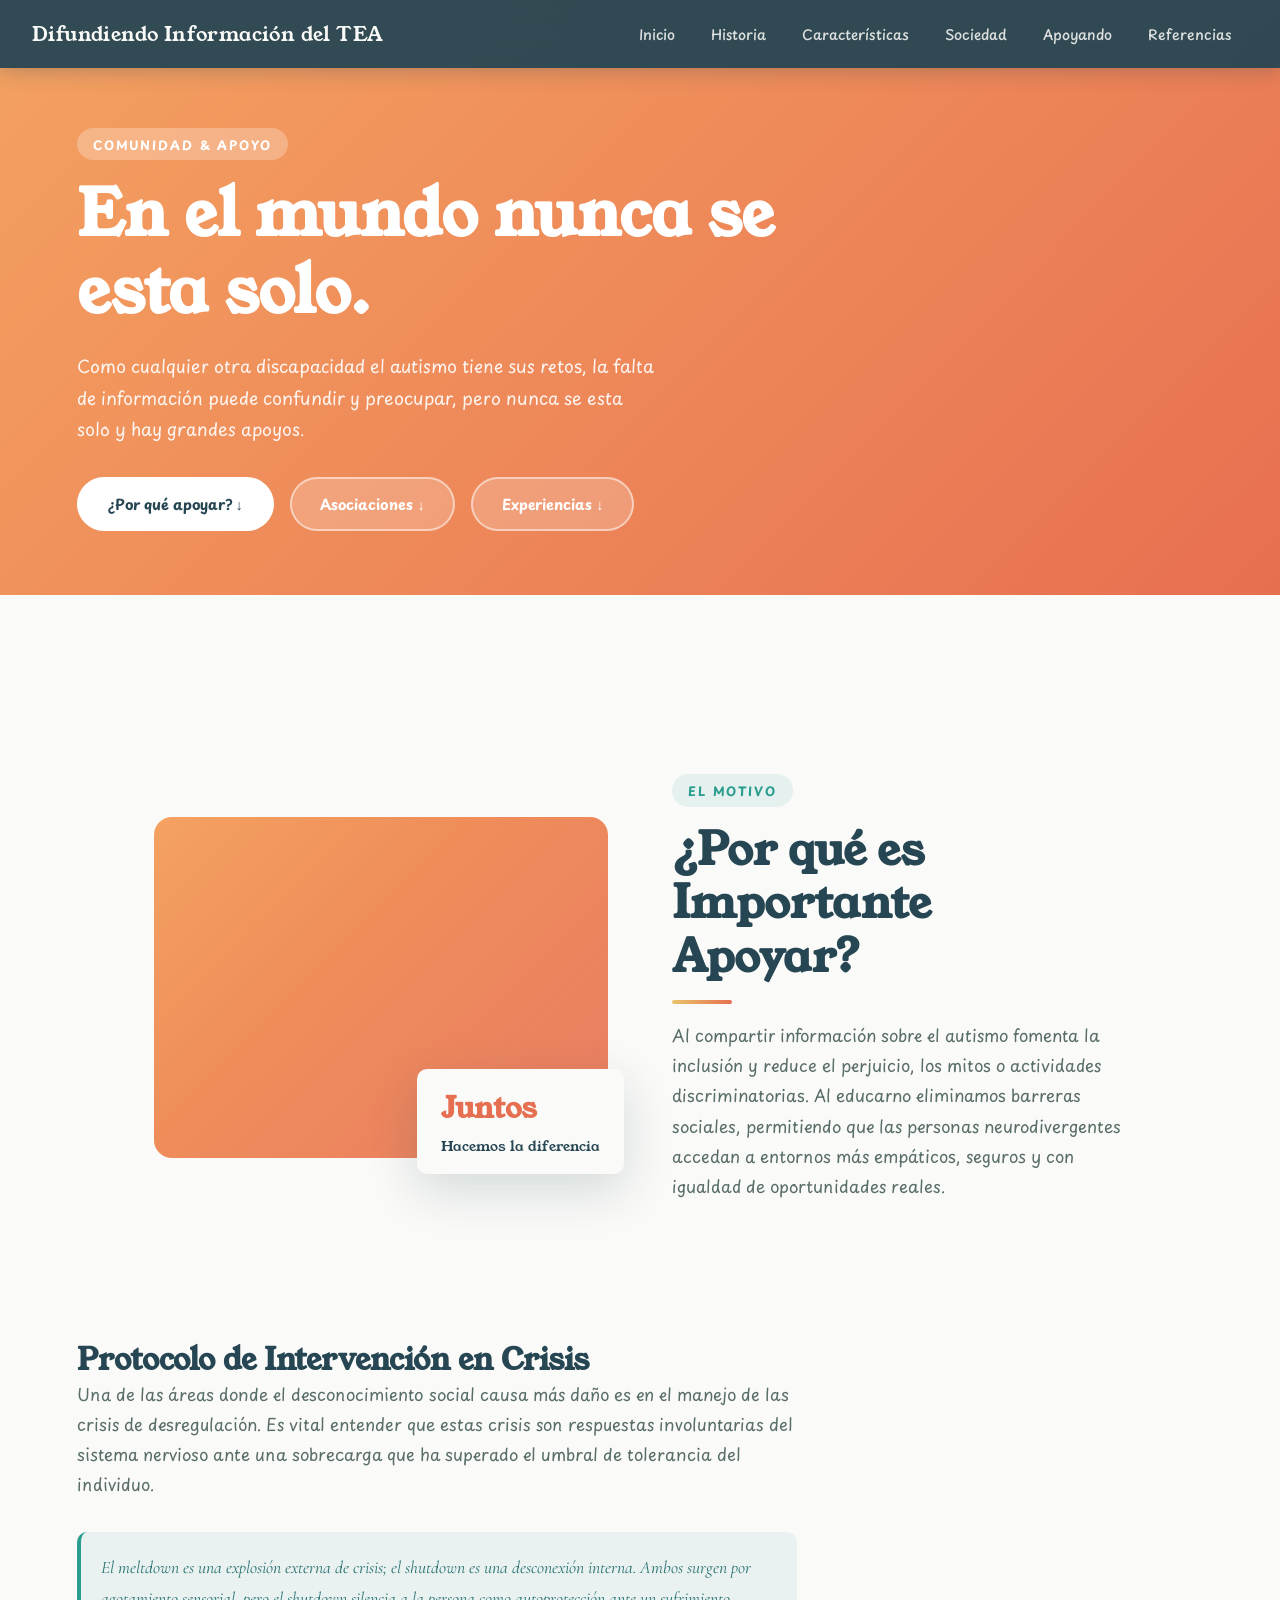
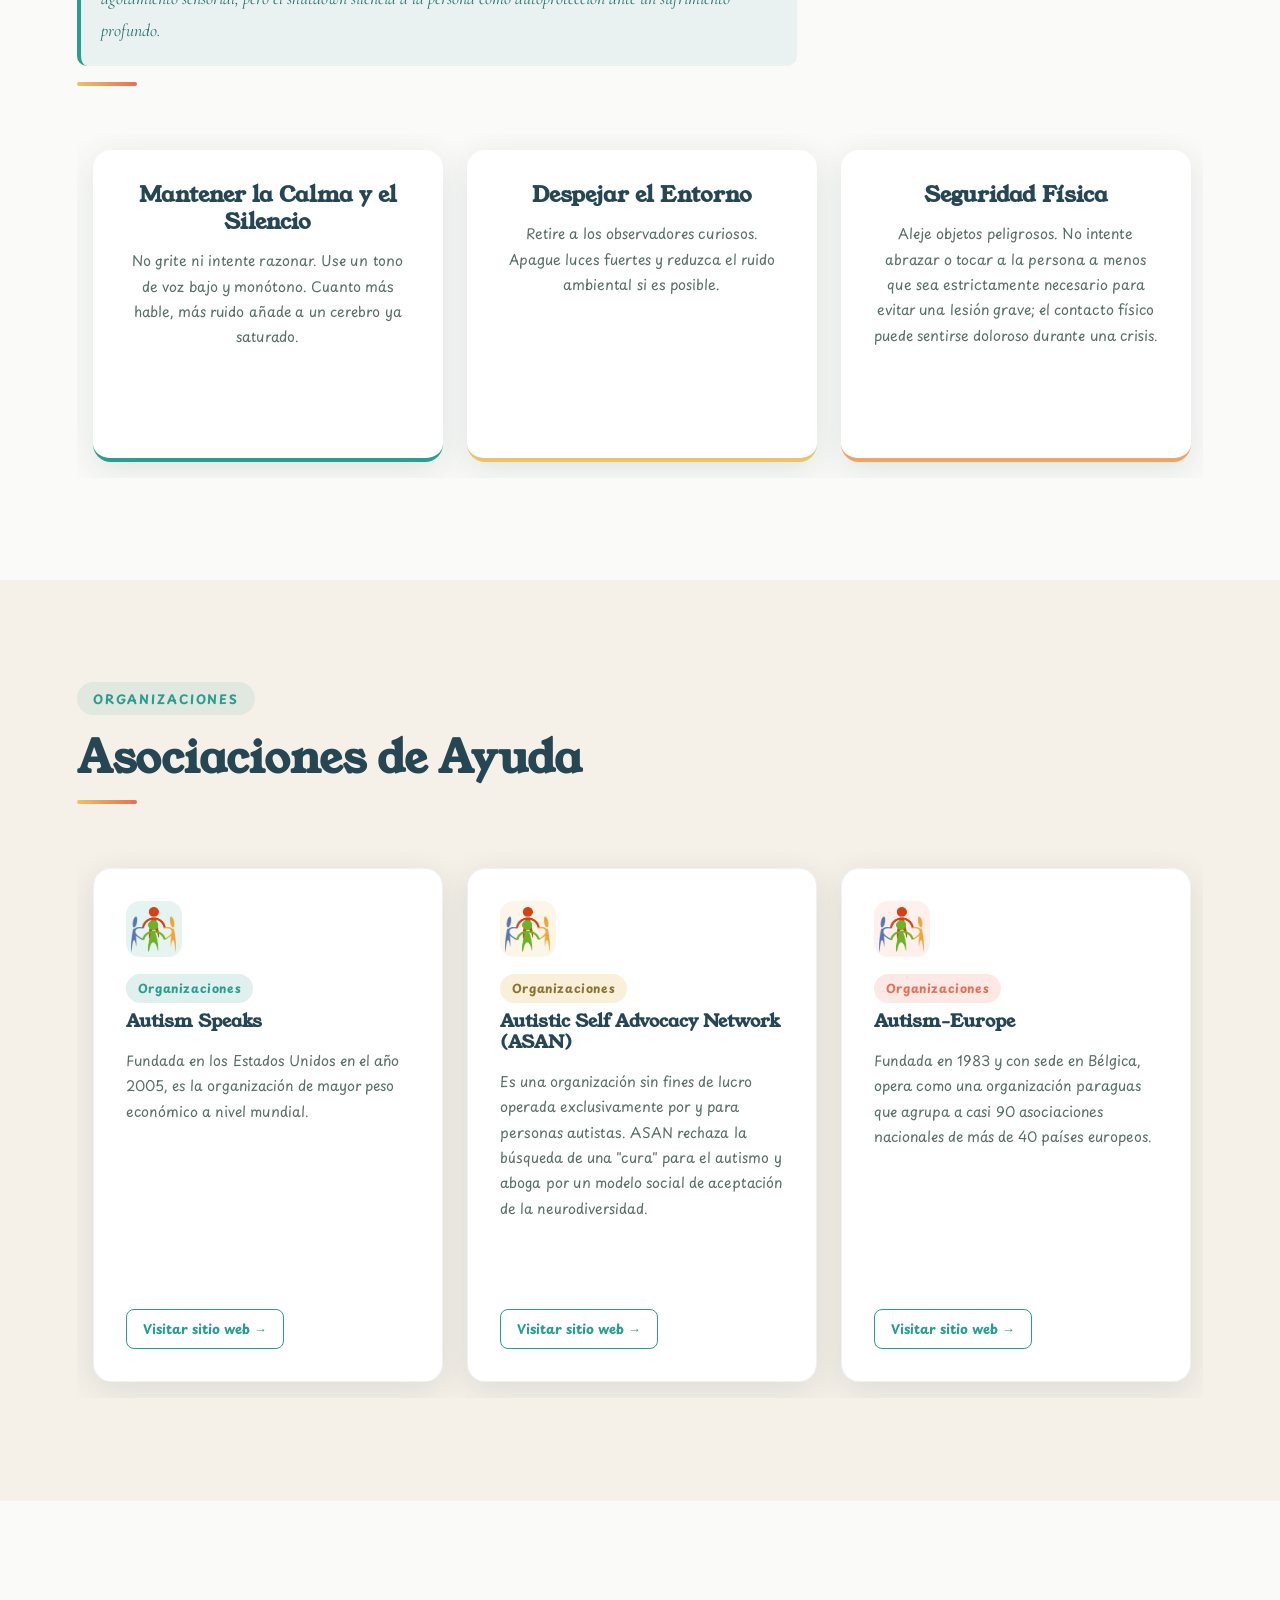
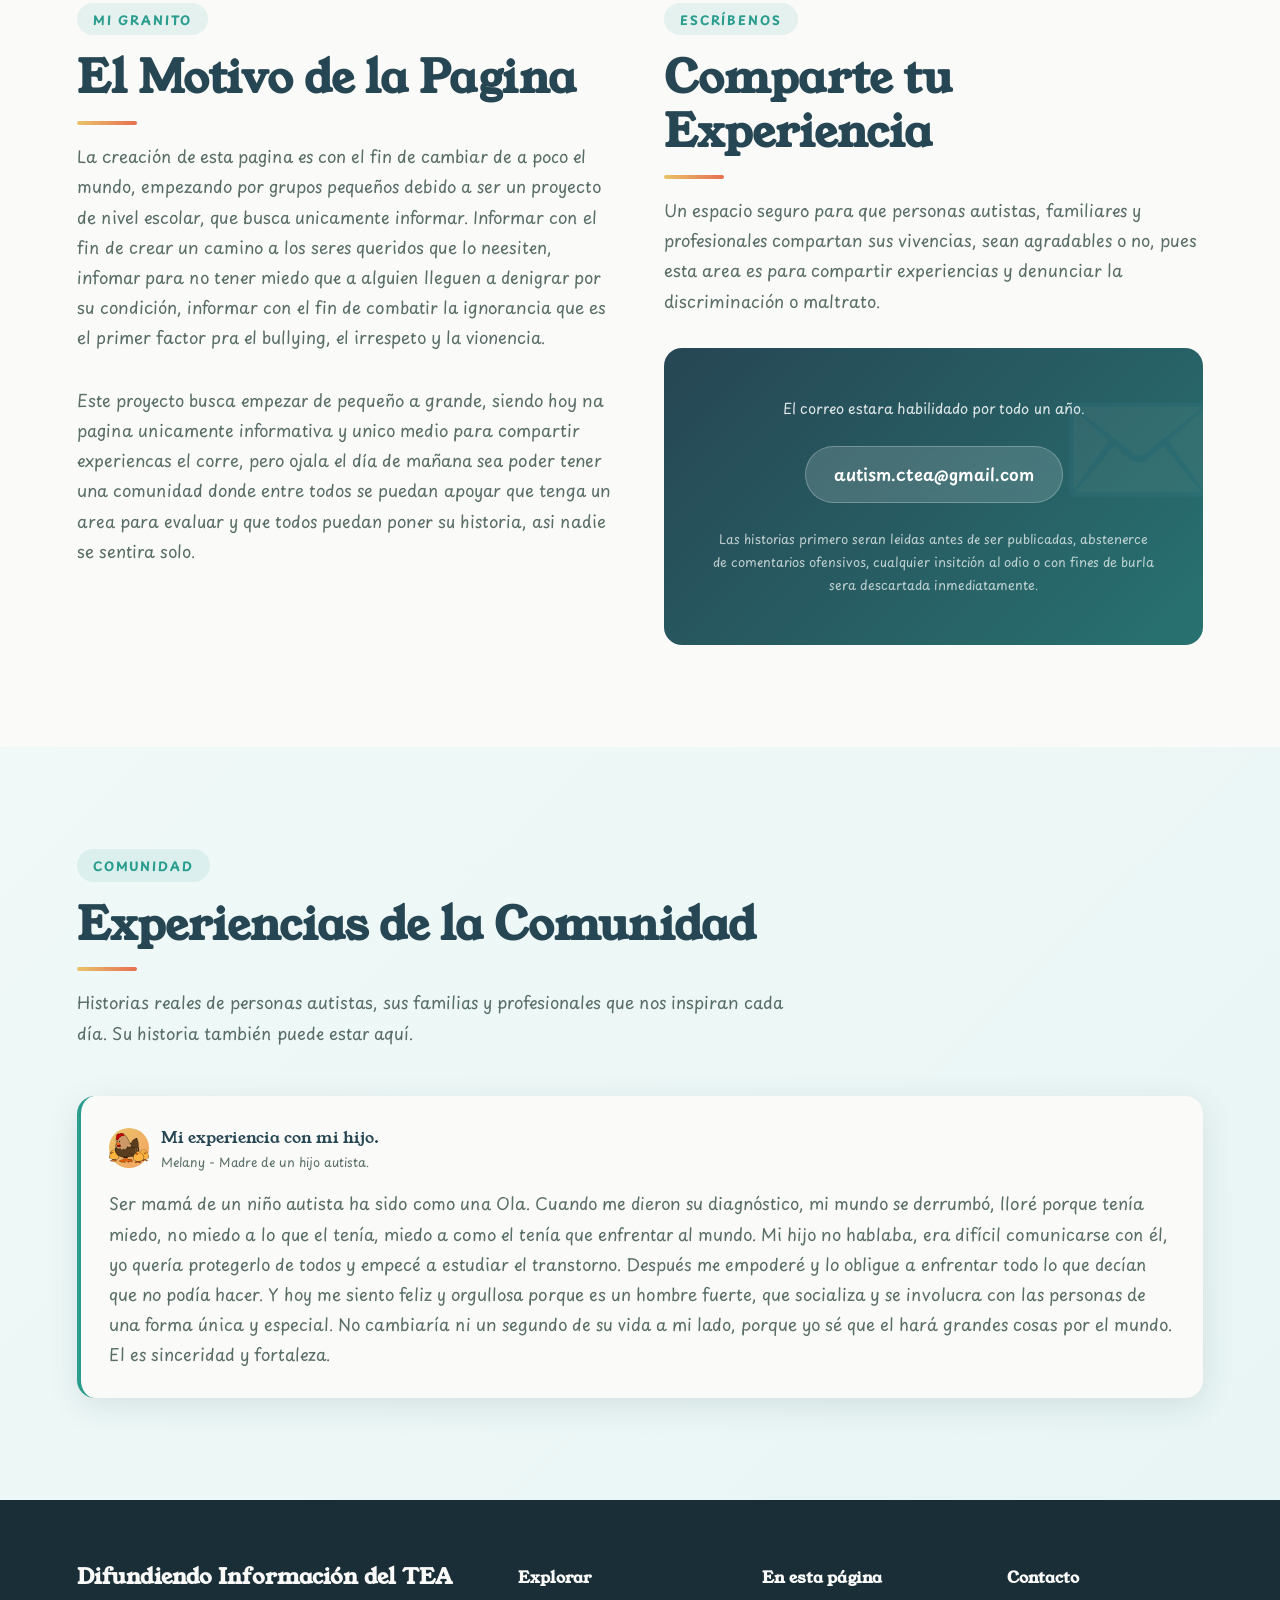
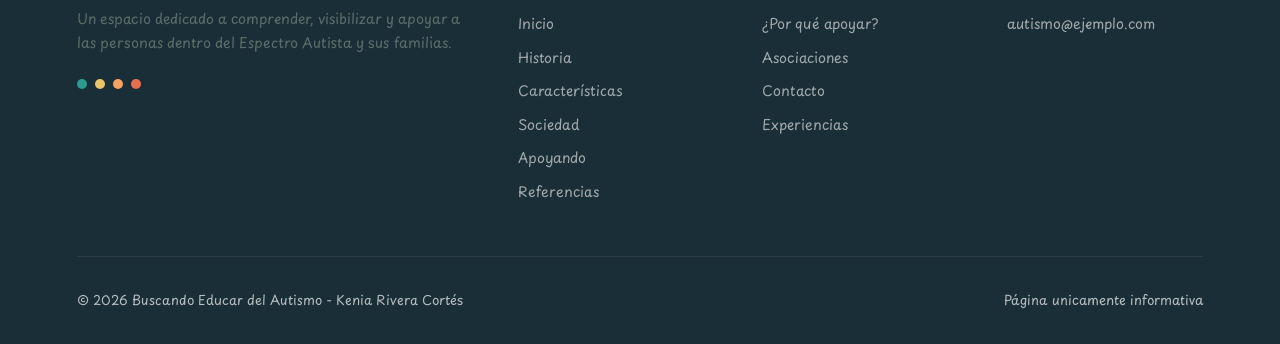
==== commit 32ccfc6e: "Update apoyando.html" ====
--- a/html/apoyando.html
+++ b/html/apoyando.html
@@ -20,7 +20,7 @@
   <ul class="nav-links">
     <li><a href="/html/inicio.html">Inicio</a></li>
     <li><a href="/html/historia.html">Historia</a></li>
-    <li><a href="/html/caracteristicasyCondiciones.html">Características</a></li>
+    <li><a href="/html/caracteristicasycondiciones.html">Características</a></li>
     <li><a href="/html/sociedad.html">Sociedad</a></li>
     <li><a href="/html/apoyando.html">Apoyando</a></li>
     <li><a href="/html/referencias.html" >Referencias</a></li>
@@ -32,7 +32,7 @@
 <nav class="nav-mobile-menu">
   <a href="/html/inicio.html">Inicio</a>
   <a href="/html/historia.html">Historia</a>
-  <a href="/html/caracteristicasyCondiciones.html">Características</a>
+  <a href="/html/caracteristicasycondiciones.html">Características</a>
   <a href="/html/sociedad.html">Sociedad</a>
   <a href="/html/apoyando.html">Apoyando</a>
   <a href="/html/referencias.html">Referencias</a>
@@ -59,7 +59,7 @@
     <div class="split-section">
       <div class="split-visual reveal">
         <div class="split-image-placeholder float" style="background:linear-gradient(135deg,var(--c8),var(--c10))">
-          <span style="font-size:4rem;">💙</span>
+          <span style="font-size:4rem;"><img src="https://cdn-icons-png.flaticon.com/512/12218/12218035.png" alt="" style="width: 100px;"></span>
         </div>
         <div class="split-badge">
           <strong>Juntos</strong>
@@ -70,7 +70,7 @@
         <span class="section-tag">El Motivo</span>
         <h2>¿Por qué es Importante Apoyar?</h2>
         <div class="section-divider"></div>
-        <p>AL compartir información sobre el autismo fomenta la inclusión y reduce el perjuicio, los mitos o actividades discriminatorias. Al educarno eliminamos barreras sociales, permitiendo que las personas neurodivergentes accedan a entornos más empáticos, seguros y con igualdad de oportunidades reales.</p>
+        <p>Al compartir información sobre el autismo fomenta la inclusión y reduce el perjuicio, los mitos o actividades discriminatorias. Al educarno eliminamos barreras sociales, permitiendo que las personas neurodivergentes accedan a entornos más empáticos, seguros y con igualdad de oportunidades reales.</p>
       </div>
     </div>
 
@@ -123,7 +123,7 @@
       <span class="section-tag">Organizaciones</span>
       <h2>Asociaciones de Ayuda</h2>
       <div class="section-divider"></div>
-      <p>Tu información va aquí — organizaciones locales, nacionales e internacionales dedicadas a apoyar a personas autistas y sus familias.</p>
+      
     </div>
 
     <div class="cards-grid stagger">
@@ -268,7 +268,7 @@
       <h5>Explorar</h5>
       <a href="/html/inicio.html">Inicio</a>
       <a href="/html/historia.html">Historia</a>
-      <a href="/html/caracteristicasyCondiciones.html">Características</a>
+      <a href="/html/caracteristicasycondiciones.html">Características</a>
       <a href="/html/sociedad.html">Sociedad</a>
       <a href="/html/apoyando.html">Apoyando</a>
       <a href="/html/referencias.html">Referencias</a>
@@ -305,4 +305,4 @@
   }
 </script>
 </body>
-</html>+</html>
